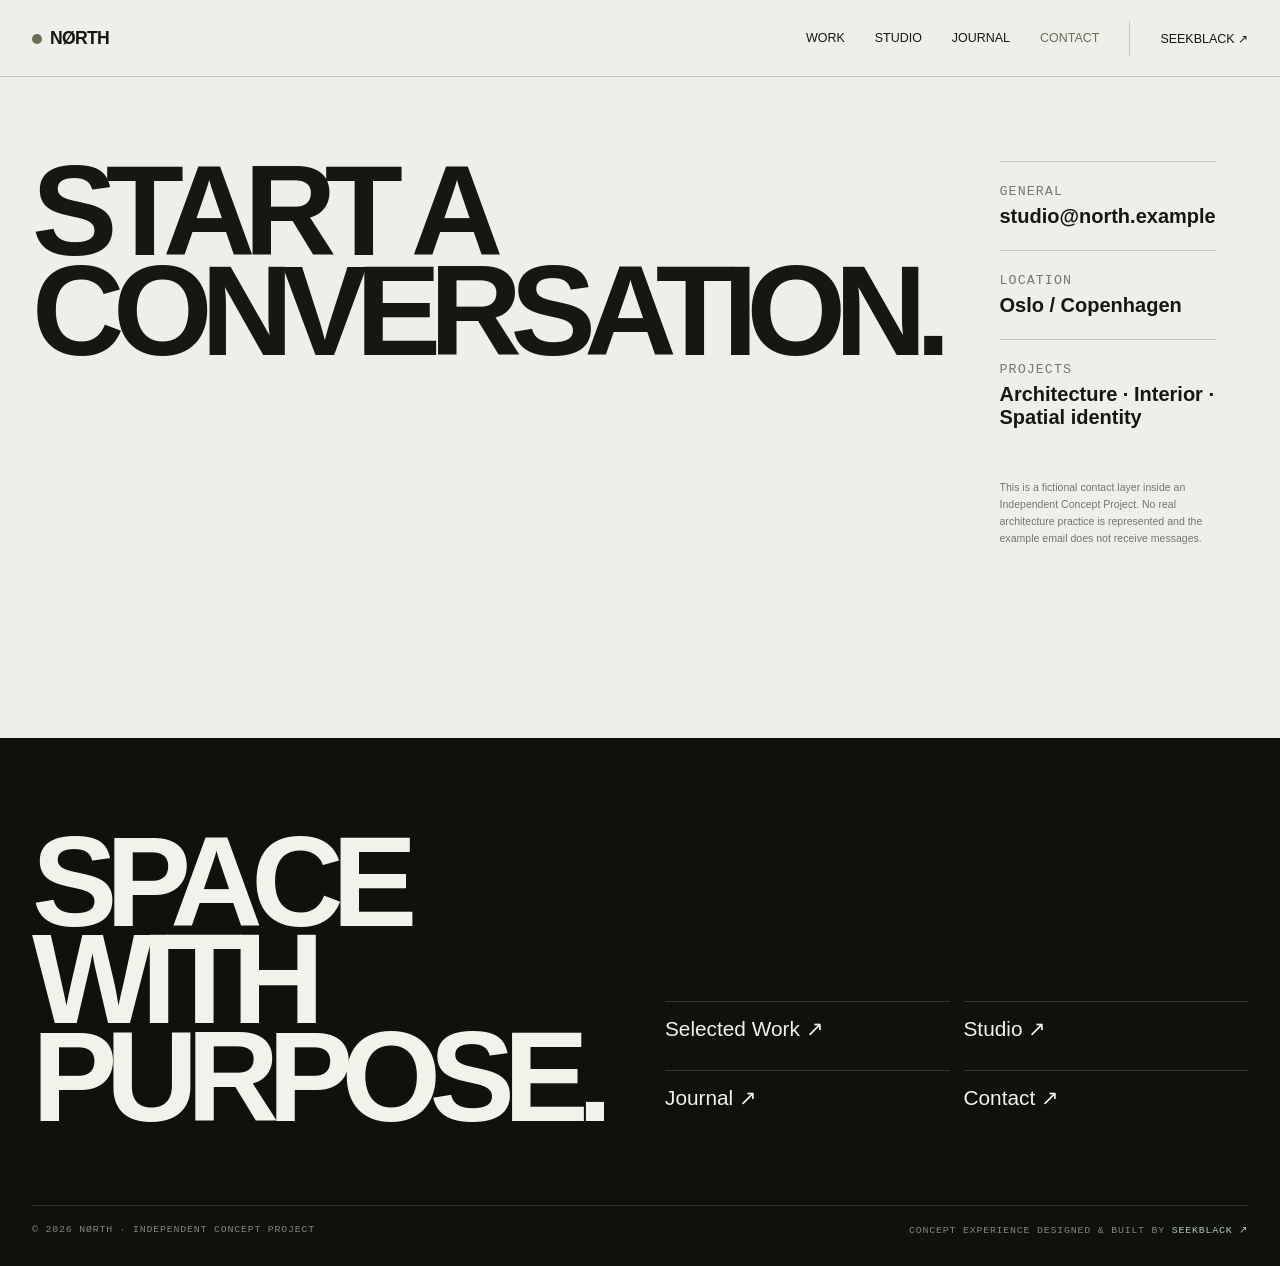
==== contact/index.html @ 7ed81e6b "feat: add NØRTH primary pages" ====
<!DOCTYPE html>

<html lang="en"><head><meta charset="utf-8"/><meta content="width=device-width,initial-scale=1,viewport-fit=cover" name="viewport"/><meta content="noindex,follow" name="robots"/><meta content="NØRTH — Independent architecture studio concept experience designed and built by SEEKBLACK." name="description"/><meta content="#efeee8" name="theme-color"/><link href="/assets/favicon.svg" rel="icon" type="image/svg+xml"/><title>Contact — NØRTH</title><link href="/assets/styles.css?v=20260830-r2contact1" rel="stylesheet"/></head><body><a class="skip-link" href="#main">Skip to content</a><nav class="nav"><div class="wrap nav-in"><a class="logo" href="/"><i></i>NØRTH</a><div class="links"><a class="" href="/work/">WORK</a><a class="" href="/studio/">STUDIO</a><a class="" href="/journal/">JOURNAL</a><a aria-current="page" class="active" href="/contact/">CONTACT</a><a class="seek" href="https://seekblack.cn/work/north/">SEEKBLACK ↗</a></div><button aria-controls="mobile-menu" aria-expanded="false" aria-label="Open menu" class="menu" type="button">MENU</button></div></nav><div aria-hidden="true" class="mobile" id="mobile-menu" inert=""><button aria-label="Close menu" type="button">CLOSE ×</button><a href="/work/">WORK</a><a href="/studio/">STUDIO</a><a href="/journal/">JOURNAL</a><a aria-current="page" class="active" href="/contact/">CONTACT</a><a href="https://seekblack.cn/work/north/">SEEKBLACK ↗</a></div><main class="section contact-main" id="main"><div class="wrap contact-layout reveal"><h1>START A<br/>CONVERSATION.</h1><div class="contact-list"><div><small class="mono">General</small><strong>studio@north.example</strong></div><div><small class="mono">Location</small><strong>Oslo / Copenhagen</strong></div><div><small class="mono">Projects</small><strong>Architecture · Interior · Spatial identity</strong></div><p class="concept-note">This is a fictional contact layer inside an Independent Concept Project. No real architecture practice is represented and the example email does not receive messages.</p></div></div></main><footer class="footer"><div class="wrap"><div class="footer-top"><h2>SPACE<br/>WITH<br/>PURPOSE.</h2><div class="footer-nav"><a href="/work/">Selected Work ↗</a><a href="/studio/">Studio ↗</a><a href="/journal/">Journal ↗</a><a href="/contact/">Contact ↗</a></div></div><div class="footer-bottom mono"><span>© <span data-year="">2026</span> NØRTH · Independent Concept Project</span><span>Concept experience designed &amp; built by <a href="https://seekblack.cn/work/north/">SEEKBLACK ↗</a></span></div></div></footer><script defer="" src="/assets/site.js?v=20260830-final1"></script></body></html>
---- assets/styles.css ----
:root{--ink:#151712;--paper:#efeee8;--stone:#d8d6cd;--olive:#667055;--olive-deep:#3f4938;--line:rgba(21,23,18,.18);--white:#f8f7f2;--max:1500px}*{box-sizing:border-box}html{scroll-behavior:smooth}body{margin:0;background:var(--paper);color:var(--ink);font-family:"Helvetica Neue",Helvetica,Arial,"PingFang SC","Microsoft YaHei",sans-serif;-webkit-font-smoothing:antialiased}a{color:inherit;text-decoration:none}img{display:block;width:100%}.wrap{width:min(calc(100% - 64px),var(--max));margin:auto}.mono{font-family:"SFMono-Regular",Consolas,"Liberation Mono",monospace;letter-spacing:.08em;text-transform:uppercase}.nav{position:fixed;inset:0 0 auto;z-index:100;background:rgba(239,238,232,.86);backdrop-filter:blur(15px);border-bottom:1px solid var(--line)}.nav-in{height:76px;display:flex;align-items:center;justify-content:space-between}.logo{font-size:1.1rem;font-weight:900;letter-spacing:-.04em}.logo i{display:inline-block;width:10px;height:10px;background:var(--olive);border-radius:50%;margin-right:8px}.links{display:flex;gap:30px;align-items:center;font-size:.78rem}.links a{padding:10px 0}.links a:hover,.links a.active{color:var(--olive)}.links .seek{border-left:1px solid var(--line);padding-left:30px}.menu{display:none;border:0;background:none;cursor:pointer;font:700 .74rem/1 inherit;letter-spacing:.08em}.mobile{display:none;pointer-events:none}.hero{min-height:100dvh;padding:140px 0 48px;display:flex;align-items:flex-end}.hero-grid{display:grid;grid-template-columns:1.05fr .95fr;gap:55px;align-items:end}.kicker{font-size:.68rem;color:#67685e;margin-bottom:20px}.hero h1{font-size:clamp(5rem,10.8vw,11.5rem);line-height:.76;letter-spacing:-.095em;margin:0;font-weight:900}.hero h1 span{color:transparent;-webkit-text-stroke:1.4px var(--ink)}.hero-copy{padding-bottom:10px}.hero-copy p{font-size:clamp(1.05rem,1.6vw,1.55rem);line-height:1.5;max-width:31ch;margin:0 0 26px}.hero-meta{display:flex;justify-content:space-between;border-top:1px solid var(--line);padding-top:18px;margin-top:42px;font-size:.63rem;color:#73756d}.hero-image{margin-top:34px;position:relative;overflow:hidden;aspect-ratio:16/7;background:var(--stone)}.hero-image img{height:100%;object-fit:cover;transition:transform .8s cubic-bezier(.2,.7,.2,1)}.hero-image:hover img{transform:scale(1.025)}.hero-caption{position:absolute;left:18px;bottom:18px;background:var(--paper);padding:10px 12px;font-size:.62rem}.section{padding:120px 0;border-top:1px solid var(--line)}.section-head{display:grid;grid-template-columns:.34fr 1.66fr;gap:30px;margin-bottom:64px}.section-label{font-size:.65rem;color:#72746b}.section h2{font-size:clamp(3.5rem,7.5vw,7.8rem);line-height:.88;letter-spacing:-.075em;margin:0}.section-desc{max-width:58ch;line-height:1.8;color:#5e6058;margin:24px 0 0}.projects{display:grid;gap:82px}.project{display:grid;grid-template-columns:1.35fr .65fr;gap:28px;align-items:end}.project:nth-child(even){grid-template-columns:.65fr 1.35fr}.project:nth-child(even) .project-media{order:2}.project-media{overflow:hidden;background:var(--stone);aspect-ratio:16/10}.project-media img{height:100%;object-fit:cover;transition:.65s ease}.project:hover img{transform:scale(1.018)}.project-info{padding:12px 0}.project-info .num{font-size:.62rem;color:#72746b}.project-info h3{font-size:clamp(2.2rem,4.5vw,5rem);letter-spacing:-.065em;line-height:.95;margin:18px 0 20px}.project-info p{color:#62645b;line-height:1.75;max-width:40ch}.project-data{display:flex;gap:18px;flex-wrap:wrap;margin-top:28px;font-size:.61rem}.arrow{display:inline-block;margin-top:24px;font-weight:800;border-bottom:1px solid var(--ink);padding-bottom:4px}.dark{background:#171914;color:var(--white)}.dark .section-label,.dark .section-desc{color:#8f9288}.dark .section-head,.dark.section{border-color:rgba(255,255,255,.15)}.manifesto{display:grid;grid-template-columns:1.1fr .9fr;gap:70px;align-items:end}.manifesto h2{font-size:clamp(4rem,8vw,9rem)}.manifesto p{font-size:clamp(1rem,1.5vw,1.4rem);line-height:1.7;color:#a9aca1}.numbers{display:grid;grid-template-columns:repeat(3,1fr);border-top:1px solid rgba(255,255,255,.18);margin-top:80px}.number{padding:28px 18px 8px 0}.number strong{font-size:clamp(3.8rem,7vw,7.5rem);letter-spacing:-.075em}.number span{display:block;color:#8d9185;font-size:.68rem;margin-top:12px}.journal-grid{display:grid;grid-template-columns:repeat(3,1fr);gap:16px}.journal-card{border-top:1px solid var(--line);padding-top:18px}.journal-card .thumb{aspect-ratio:4/3;overflow:hidden;background:var(--stone);margin-bottom:18px}.journal-card .thumb img{height:100%;object-fit:cover}.journal-card small{color:#7a7c73}.journal-card h3{font-size:1.45rem;letter-spacing:-.04em;line-height:1.12;margin:12px 0}.footer{background:#0f110d;color:#f2f1ea;padding:95px 0 30px}.footer-top{display:grid;grid-template-columns:1fr 1fr;gap:50px}.footer h2{font-size:clamp(4.7rem,10vw,11rem);line-height:.76;letter-spacing:-.09em;margin:0}.footer-nav{display:grid;grid-template-columns:1fr 1fr;gap:14px;align-content:end}.footer-nav a{font-size:1.3rem;border-top:1px solid #33372f;padding:15px 0}.footer-bottom{margin-top:80px;padding-top:18px;border-top:1px solid #30332c;display:flex;justify-content:space-between;gap:20px;color:#83877a;font-size:.62rem}.footer-bottom a{color:#b9c9aa}.page-hero{padding:155px 0 80px;border-bottom:1px solid var(--line)}.page-hero h1{font-size:clamp(5rem,11vw,12rem);line-height:.79;letter-spacing:-.09em;margin:26px 0}.page-hero p{max-width:62ch;color:#64665e;line-height:1.85}.work-grid{display:grid;grid-template-columns:1fr 1fr;gap:72px 20px}.work-item:nth-child(3n){grid-column:1/-1}.work-item .media{aspect-ratio:4/3;overflow:hidden;background:var(--stone)}.work-item:nth-child(3n) .media{aspect-ratio:16/7}.work-item .media img{height:100%;object-fit:cover}.work-item h2{font-size:2rem;letter-spacing:-.055em;margin:15px 0 6px}.work-item p{color:#77796f;font-size:.73rem}.detail-hero{padding:145px 0 46px}.detail-title{display:grid;grid-template-columns:1.25fr .75fr;gap:40px;align-items:end}.detail-title h1{font-size:clamp(4.6rem,10vw,10.5rem);line-height:.8;letter-spacing:-.09em;margin:0}.detail-title p{line-height:1.75;color:#62645c}.detail-image{aspect-ratio:16/8;overflow:hidden;margin-top:50px;background:var(--stone)}.detail-image img{height:100%;object-fit:cover}.facts{display:grid;grid-template-columns:repeat(4,1fr);border-top:1px solid var(--line);border-bottom:1px solid var(--line)}.fact{padding:22px 15px 22px 0}.fact small{display:block;color:#777970;margin-bottom:7px}.fact strong{font-size:1rem}.story{display:grid;grid-template-columns:.75fr 1.25fr;gap:70px}.story h2{font-size:clamp(3rem,6vw,6rem);letter-spacing:-.07em;line-height:.9;margin:0}.story-copy{font-size:1.05rem;line-height:1.9;color:#595b53}.gallery{display:grid;grid-template-columns:1.2fr .8fr;gap:16px}.gallery img{height:100%;object-fit:cover;background:var(--stone)}.gallery .tall{grid-row:span 2;min-height:760px}.gallery .small{min-height:372px}.next{display:flex;justify-content:space-between;align-items:end;gap:30px}.next h2{font-size:clamp(4rem,8vw,9rem);margin:0;letter-spacing:-.08em;line-height:.83}.studio-grid{display:grid;grid-template-columns:1fr 1fr;gap:18px}.studio-copy{padding:clamp(28px,5vw,70px);background:#d9d7cd;display:flex;flex-direction:column;justify-content:space-between}.studio-copy h2{font-size:clamp(3rem,6vw,6.5rem);line-height:.9;letter-spacing:-.07em;margin:0}.studio-copy p{line-height:1.8;color:#5a5c54}.studio-grid img{height:100%;min-height:660px;object-fit:cover}.contact-layout{display:grid;grid-template-columns:1.2fr .8fr;gap:60px}.contact-layout h1{font-size:clamp(5rem,10vw,11rem);line-height:.78;letter-spacing:-.09em;margin:0}.contact-list{align-self:end}.contact-list div{border-top:1px solid var(--line);padding:22px 0}.contact-list small{display:block;color:#777970;margin-bottom:6px}.contact-list strong{font-size:1.25rem}.concept-note{font-size:.66rem;color:#74776e;line-height:1.6;margin-top:28px}.reveal{opacity:0;transform:translateY(16px);transition:opacity .7s ease,transform .7s ease}.reveal.in{opacity:1;transform:none}
@media(max-width:1120px){.contact-layout{grid-template-columns:1fr;gap:50px}.contact-list{max-width:680px;align-self:start}}@media(max-width:900px){.wrap{width:min(calc(100% - 36px),var(--max))}.links{display:none}.menu{display:block}.mobile{position:fixed;inset:0;z-index:200;background:#151712;color:#f6f5ef;padding:22px 18px;display:flex;flex-direction:column;visibility:hidden;opacity:0;transition:.25s}.mobile.open{visibility:visible;opacity:1;pointer-events:auto}.mobile button{align-self:flex-end;background:none;border:0;cursor:pointer;color:#fff;font:700 .72rem/1 inherit;letter-spacing:.08em}.mobile a{font-size:12vw;font-weight:850;letter-spacing:-.07em;line-height:.98;border-bottom:1px solid #33372f;padding:13px 0}.hero-grid,.manifesto,.footer-top,.detail-title,.story,.contact-layout{grid-template-columns:1fr}.hero{padding-top:125px}.hero-copy{max-width:620px}.section-head{grid-template-columns:1fr;gap:14px}.project,.project:nth-child(even){grid-template-columns:1fr}.project:nth-child(even) .project-media{order:initial}.journal-grid{grid-template-columns:1fr 1fr}.work-grid{grid-template-columns:1fr}.work-item:nth-child(3n){grid-column:auto}.work-item:nth-child(3n) .media{aspect-ratio:4/3}.facts{grid-template-columns:1fr 1fr}.gallery{grid-template-columns:1fr}.gallery .tall,.gallery .small{min-height:auto;aspect-ratio:4/3}.studio-grid{grid-template-columns:1fr}.studio-grid img{min-height:auto}.footer-nav{margin-top:20px}}
@media(max-width:560px){.wrap{width:calc(100% - 28px)}.nav-in{height:66px}.hero{min-height:auto;padding-bottom:24px}.hero h1{font-size:18vw}.hero-meta{flex-direction:column;gap:8px}.hero-image{aspect-ratio:4/3}.section{padding:80px 0}.section h2{font-size:12.5vw}.project-info h3{font-size:12vw}.numbers{grid-template-columns:1fr}.number{border-bottom:1px solid rgba(255,255,255,.15)}.journal-grid{grid-template-columns:1fr}.footer h2{font-size:18vw}.footer-nav{grid-template-columns:1fr}.footer-bottom{flex-direction:column}.page-hero{padding-top:120px}.page-hero h1{font-size:18vw}.facts{grid-template-columns:1fr}.detail-title h1{font-size:16.5vw}.next{display:block}.next h2{font-size:16.5vw}.next .arrow{margin-top:25px}.contact-layout h1{font-size:11.5vw}}
@media(prefers-reduced-motion:reduce){html{scroll-behavior:auto}.reveal{opacity:1;transform:none;transition:none}}


/* Final audit: accessibility, small-screen stability, and branded utility states */
body{overflow-x:clip}.skip-link{position:fixed;left:16px;top:12px;z-index:300;width:1px;height:1px;overflow:hidden;clip-path:inset(50%);white-space:nowrap;background:var(--ink);color:var(--white);padding:0;border-radius:6px;font-weight:700}.skip-link:focus{width:auto;height:auto;overflow:visible;clip-path:none;padding:10px 14px}a:focus-visible,button:focus-visible{outline:3px solid var(--olive);outline-offset:4px}.mobile a.active,.mobile a[aria-current="page"]{color:#b9c9aa}.contact-main{padding-top:160px;min-height:82dvh}.not-found{min-height:82dvh;padding:170px 0 100px;display:flex;align-items:center}.not-found h1{font-size:clamp(5rem,13vw,13rem);line-height:.78;letter-spacing:-.09em;margin:20px 0 30px}.not-found p{max-width:48ch;line-height:1.8;color:#62645c}.not-found-links{display:flex;gap:24px;flex-wrap:wrap}.journal-card[id]{scroll-margin-top:100px}
@media(max-width:560px){.contact-main{padding-top:120px}.not-found{padding-top:130px}.not-found h1{font-size:18vw}.not-found-links{gap:14px}.contact-layout h1{font-size:11.5vw;line-height:.86}}
@media(prefers-reduced-motion:reduce){.hero-image img,.project-media img{transition:none!important}.skip-link{transition:none}}

/* Final audit: Journal detail pages */
.journal-card[href]{display:block;transition:transform .3s ease}.journal-card[href]:hover{transform:translateY(-3px)}.article-hero{padding:160px 0 72px;border-bottom:1px solid var(--line)}.article-meta{display:flex;justify-content:space-between;gap:24px;color:#707269;font-size:.64rem}.article-hero h1{font-size:clamp(4.2rem,9vw,9.6rem);line-height:.82;letter-spacing:-.085em;margin:34px 0 30px;max-width:12ch}.article-deck{max-width:58ch;font-size:clamp(1.1rem,1.6vw,1.45rem);line-height:1.65;color:#5c5e56}.article-visual{padding:34px 0 0}.article-visual img{aspect-ratio:16/8;object-fit:cover;background:var(--stone)}.article-grid{display:grid;grid-template-columns:.34fr 1.66fr;gap:30px}.article-copy{max-width:720px}.article-copy p{font-size:1.05rem;line-height:1.9;color:#55574f;margin:0 0 28px}.article-copy p:first-child{font-size:1.25rem;color:var(--ink)}.article-next{display:flex;justify-content:space-between;align-items:end;gap:30px}.article-next h2{font-size:clamp(3.4rem,7vw,7.4rem);line-height:.86;letter-spacing:-.075em;margin:14px 0 0;max-width:9ch}.article-next .arrow{white-space:nowrap}
@media(max-width:900px){.article-grid{grid-template-columns:1fr;gap:18px}}
@media(max-width:560px){.article-hero{padding:120px 0 58px}.article-meta{flex-direction:column;gap:9px}.article-hero h1{font-size:15.5vw;margin-top:26px}.article-deck{font-size:1.05rem}.article-visual img{aspect-ratio:4/3}.article-copy p{font-size:1rem;line-height:1.82}.article-copy p:first-child{font-size:1.1rem}.article-next{display:block}.article-next h2{font-size:15vw}.article-next .arrow{margin-top:24px}}
@media(prefers-reduced-motion:reduce){.journal-card[href]{transition:none}}
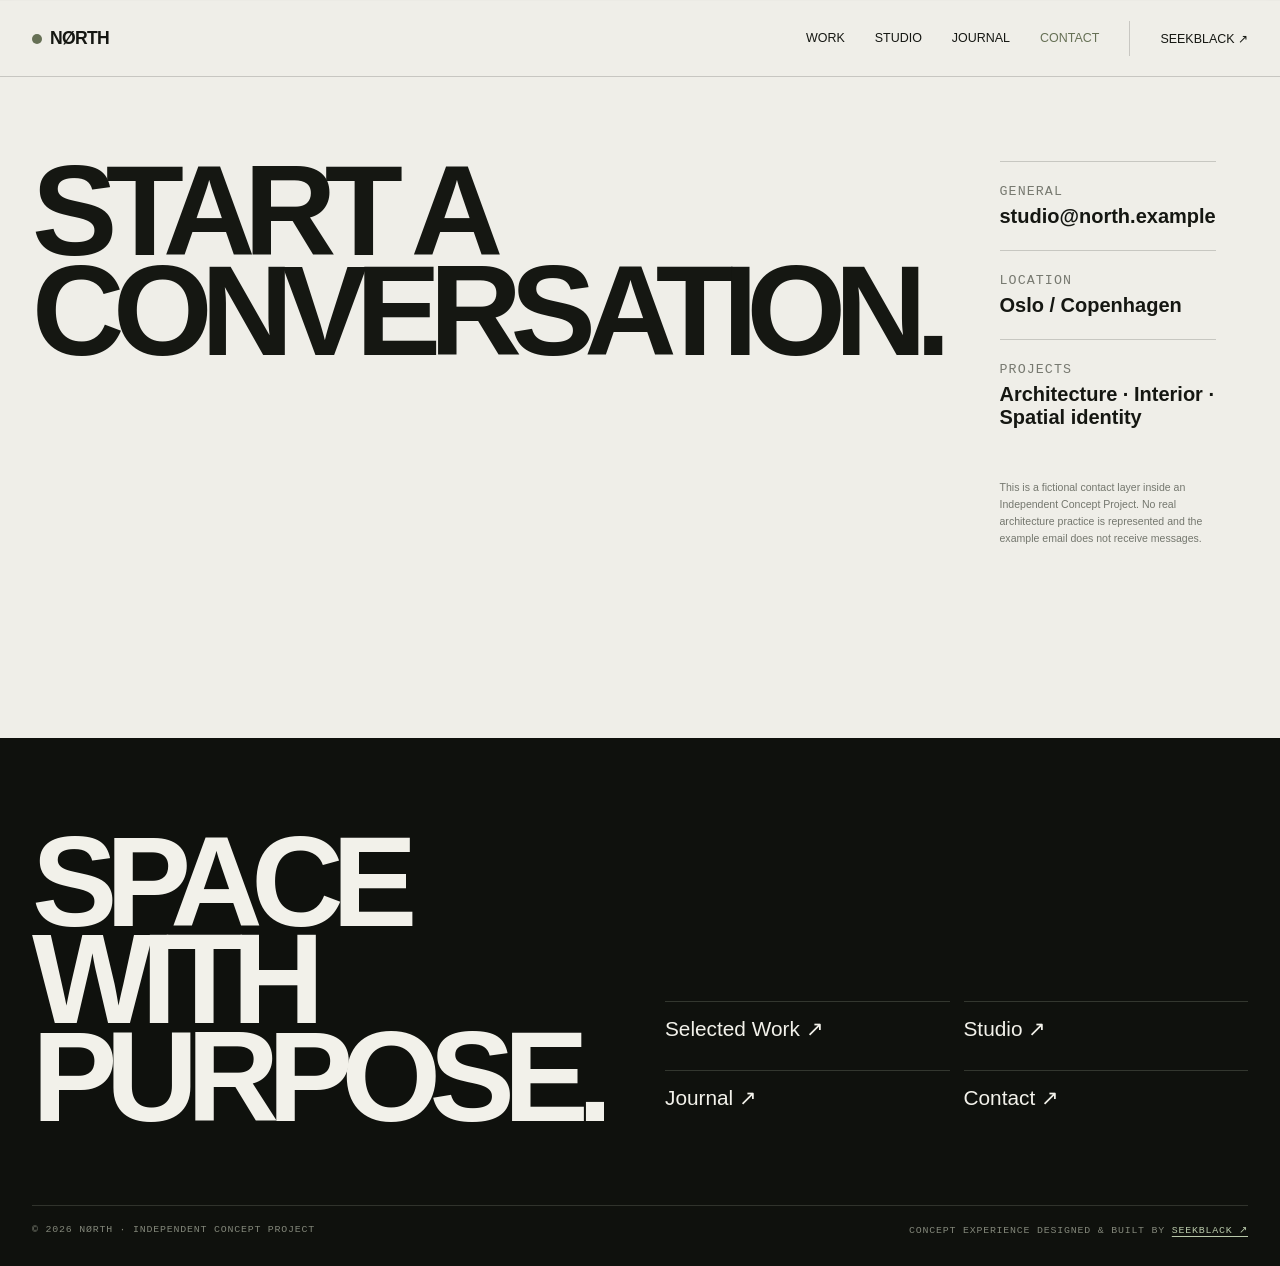
==== commit cc1eb0e1: "fix: improve NØRTH accessibility contrast" ====
--- a/contact/index.html
+++ b/contact/index.html
@@ -1,3 +1,3 @@
 <!DOCTYPE html>
 
-<html lang="en"><head><meta charset="utf-8"/><meta content="width=device-width,initial-scale=1,viewport-fit=cover" name="viewport"/><meta content="noindex,follow" name="robots"/><meta content="NØRTH — Independent architecture studio concept experience designed and built by SEEKBLACK." name="description"/><meta content="#efeee8" name="theme-color"/><link href="/assets/favicon.svg" rel="icon" type="image/svg+xml"/><title>Contact — NØRTH</title><link href="/assets/styles.css?v=20260830-r2contact1" rel="stylesheet"/></head><body><a class="skip-link" href="#main">Skip to content</a><nav class="nav"><div class="wrap nav-in"><a class="logo" href="/"><i></i>NØRTH</a><div class="links"><a class="" href="/work/">WORK</a><a class="" href="/studio/">STUDIO</a><a class="" href="/journal/">JOURNAL</a><a aria-current="page" class="active" href="/contact/">CONTACT</a><a class="seek" href="https://seekblack.cn/work/north/">SEEKBLACK ↗</a></div><button aria-controls="mobile-menu" aria-expanded="false" aria-label="Open menu" class="menu" type="button">MENU</button></div></nav><div aria-hidden="true" class="mobile" id="mobile-menu" inert=""><button aria-label="Close menu" type="button">CLOSE ×</button><a href="/work/">WORK</a><a href="/studio/">STUDIO</a><a href="/journal/">JOURNAL</a><a aria-current="page" class="active" href="/contact/">CONTACT</a><a href="https://seekblack.cn/work/north/">SEEKBLACK ↗</a></div><main class="section contact-main" id="main"><div class="wrap contact-layout reveal"><h1>START A<br/>CONVERSATION.</h1><div class="contact-list"><div><small class="mono">General</small><strong>studio@north.example</strong></div><div><small class="mono">Location</small><strong>Oslo / Copenhagen</strong></div><div><small class="mono">Projects</small><strong>Architecture · Interior · Spatial identity</strong></div><p class="concept-note">This is a fictional contact layer inside an Independent Concept Project. No real architecture practice is represented and the example email does not receive messages.</p></div></div></main><footer class="footer"><div class="wrap"><div class="footer-top"><h2>SPACE<br/>WITH<br/>PURPOSE.</h2><div class="footer-nav"><a href="/work/">Selected Work ↗</a><a href="/studio/">Studio ↗</a><a href="/journal/">Journal ↗</a><a href="/contact/">Contact ↗</a></div></div><div class="footer-bottom mono"><span>© <span data-year="">2026</span> NØRTH · Independent Concept Project</span><span>Concept experience designed &amp; built by <a href="https://seekblack.cn/work/north/">SEEKBLACK ↗</a></span></div></div></footer><script defer="" src="/assets/site.js?v=20260830-final1"></script></body></html>+<html lang="en"><head><meta charset="utf-8"/><meta content="width=device-width,initial-scale=1,viewport-fit=cover" name="viewport"/><meta content="noindex,follow" name="robots"/><meta content="NØRTH — Independent architecture studio concept experience designed and built by SEEKBLACK." name="description"/><meta content="#efeee8" name="theme-color"/><link href="/assets/favicon.svg" rel="icon" type="image/svg+xml"/><title>Contact — NØRTH</title><link href="/assets/styles.css?v=20260830-r2contact1" rel="stylesheet"/></head><body><a class="skip-link" href="#main">Skip to content</a><nav class="nav"><div class="wrap nav-in"><a class="logo" href="/"><i></i>NØRTH</a><div class="links"><a class="" href="/work/">WORK</a><a class="" href="/studio/">STUDIO</a><a class="" href="/journal/">JOURNAL</a><a aria-current="page" class="active" href="/contact/">CONTACT</a><a class="seek" href="https://seekblack.cn/work/north/">SEEKBLACK ↗</a></div><button aria-controls="mobile-menu" aria-expanded="false" aria-label="Open menu" class="menu" type="button">MENU</button></div></nav><div aria-hidden="true" class="mobile" id="mobile-menu" inert=""><button aria-label="Close menu" type="button">CLOSE ×</button><a href="/work/">WORK</a><a href="/studio/">STUDIO</a><a href="/journal/">JOURNAL</a><a aria-current="page" class="active" href="/contact/">CONTACT</a><a href="https://seekblack.cn/work/north/">SEEKBLACK ↗</a></div><main class="section contact-main" id="main"><div class="wrap contact-layout reveal"><h1>START A<br/>CONVERSATION.</h1><div class="contact-list"><div><small class="mono">General</small><strong>studio@north.example</strong></div><div><small class="mono">Location</small><strong>Oslo / Copenhagen</strong></div><div><small class="mono">Projects</small><strong>Architecture · Interior · Spatial identity</strong></div><p class="concept-note">This is a fictional contact layer inside an Independent Concept Project. No real architecture practice is represented and the example email does not receive messages.</p></div></div></main><footer class="footer"><div class="wrap"><div class="footer-top"><h2>SPACE<br/>WITH<br/>PURPOSE.</h2><div class="footer-nav"><a href="/work/">Selected Work ↗</a><a href="/studio/">Studio ↗</a><a href="/journal/">Journal ↗</a><a href="/contact/">Contact ↗</a></div></div><div class="footer-bottom mono"><span>© <span data-year="">2026</span> NØRTH · Independent Concept Project</span><span>Concept experience designed &amp; built by <a href="https://seekblack.cn/work/north/">SEEKBLACK ↗</a></span></div></div></footer><script defer="" src="/assets/site.js?v=20260830-a11y2"></script></body></html>
--- a/assets/styles.css
+++ b/assets/styles.css
@@ -1,4 +1,5 @@
-:root{--ink:#151712;--paper:#efeee8;--stone:#d8d6cd;--olive:#667055;--olive-deep:#3f4938;--line:rgba(21,23,18,.18);--white:#f8f7f2;--max:1500px}*{box-sizing:border-box}html{scroll-behavior:smooth}body{margin:0;background:var(--paper);color:var(--ink);font-family:"Helvetica Neue",Helvetica,Arial,"PingFang SC","Microsoft YaHei",sans-serif;-webkit-font-smoothing:antialiased}a{color:inherit;text-decoration:none}img{display:block;width:100%}.wrap{width:min(calc(100% - 64px),var(--max));margin:auto}.mono{font-family:"SFMono-Regular",Consolas,"Liberation Mono",monospace;letter-spacing:.08em;text-transform:uppercase}.nav{position:fixed;inset:0 0 auto;z-index:100;background:rgba(239,238,232,.86);backdrop-filter:blur(15px);border-bottom:1px solid var(--line)}.nav-in{height:76px;display:flex;align-items:center;justify-content:space-between}.logo{font-size:1.1rem;font-weight:900;letter-spacing:-.04em}.logo i{display:inline-block;width:10px;height:10px;background:var(--olive);border-radius:50%;margin-right:8px}.links{display:flex;gap:30px;align-items:center;font-size:.78rem}.links a{padding:10px 0}.links a:hover,.links a.active{color:var(--olive)}.links .seek{border-left:1px solid var(--line);padding-left:30px}.menu{display:none;border:0;background:none;cursor:pointer;font:700 .74rem/1 inherit;letter-spacing:.08em}.mobile{display:none;pointer-events:none}.hero{min-height:100dvh;padding:140px 0 48px;display:flex;align-items:flex-end}.hero-grid{display:grid;grid-template-columns:1.05fr .95fr;gap:55px;align-items:end}.kicker{font-size:.68rem;color:#67685e;margin-bottom:20px}.hero h1{font-size:clamp(5rem,10.8vw,11.5rem);line-height:.76;letter-spacing:-.095em;margin:0;font-weight:900}.hero h1 span{color:transparent;-webkit-text-stroke:1.4px var(--ink)}.hero-copy{padding-bottom:10px}.hero-copy p{font-size:clamp(1.05rem,1.6vw,1.55rem);line-height:1.5;max-width:31ch;margin:0 0 26px}.hero-meta{display:flex;justify-content:space-between;border-top:1px solid var(--line);padding-top:18px;margin-top:42px;font-size:.63rem;color:#73756d}.hero-image{margin-top:34px;position:relative;overflow:hidden;aspect-ratio:16/7;background:var(--stone)}.hero-image img{height:100%;object-fit:cover;transition:transform .8s cubic-bezier(.2,.7,.2,1)}.hero-image:hover img{transform:scale(1.025)}.hero-caption{position:absolute;left:18px;bottom:18px;background:var(--paper);padding:10px 12px;font-size:.62rem}.section{padding:120px 0;border-top:1px solid var(--line)}.section-head{display:grid;grid-template-columns:.34fr 1.66fr;gap:30px;margin-bottom:64px}.section-label{font-size:.65rem;color:#72746b}.section h2{font-size:clamp(3.5rem,7.5vw,7.8rem);line-height:.88;letter-spacing:-.075em;margin:0}.section-desc{max-width:58ch;line-height:1.8;color:#5e6058;margin:24px 0 0}.projects{display:grid;gap:82px}.project{display:grid;grid-template-columns:1.35fr .65fr;gap:28px;align-items:end}.project:nth-child(even){grid-template-columns:.65fr 1.35fr}.project:nth-child(even) .project-media{order:2}.project-media{overflow:hidden;background:var(--stone);aspect-ratio:16/10}.project-media img{height:100%;object-fit:cover;transition:.65s ease}.project:hover img{transform:scale(1.018)}.project-info{padding:12px 0}.project-info .num{font-size:.62rem;color:#72746b}.project-info h3{font-size:clamp(2.2rem,4.5vw,5rem);letter-spacing:-.065em;line-height:.95;margin:18px 0 20px}.project-info p{color:#62645b;line-height:1.75;max-width:40ch}.project-data{display:flex;gap:18px;flex-wrap:wrap;margin-top:28px;font-size:.61rem}.arrow{display:inline-block;margin-top:24px;font-weight:800;border-bottom:1px solid var(--ink);padding-bottom:4px}.dark{background:#171914;color:var(--white)}.dark .section-label,.dark .section-desc{color:#8f9288}.dark .section-head,.dark.section{border-color:rgba(255,255,255,.15)}.manifesto{display:grid;grid-template-columns:1.1fr .9fr;gap:70px;align-items:end}.manifesto h2{font-size:clamp(4rem,8vw,9rem)}.manifesto p{font-size:clamp(1rem,1.5vw,1.4rem);line-height:1.7;color:#a9aca1}.numbers{display:grid;grid-template-columns:repeat(3,1fr);border-top:1px solid rgba(255,255,255,.18);margin-top:80px}.number{padding:28px 18px 8px 0}.number strong{font-size:clamp(3.8rem,7vw,7.5rem);letter-spacing:-.075em}.number span{display:block;color:#8d9185;font-size:.68rem;margin-top:12px}.journal-grid{display:grid;grid-template-columns:repeat(3,1fr);gap:16px}.journal-card{border-top:1px solid var(--line);padding-top:18px}.journal-card .thumb{aspect-ratio:4/3;overflow:hidden;background:var(--stone);margin-bottom:18px}.journal-card .thumb img{height:100%;object-fit:cover}.journal-card small{color:#7a7c73}.journal-card h3{font-size:1.45rem;letter-spacing:-.04em;line-height:1.12;margin:12px 0}.footer{background:#0f110d;color:#f2f1ea;padding:95px 0 30px}.footer-top{display:grid;grid-template-columns:1fr 1fr;gap:50px}.footer h2{font-size:clamp(4.7rem,10vw,11rem);line-height:.76;letter-spacing:-.09em;margin:0}.footer-nav{display:grid;grid-template-columns:1fr 1fr;gap:14px;align-content:end}.footer-nav a{font-size:1.3rem;border-top:1px solid #33372f;padding:15px 0}.footer-bottom{margin-top:80px;padding-top:18px;border-top:1px solid #30332c;display:flex;justify-content:space-between;gap:20px;color:#83877a;font-size:.62rem}.footer-bottom a{color:#b9c9aa}.page-hero{padding:155px 0 80px;border-bottom:1px solid var(--line)}.page-hero h1{font-size:clamp(5rem,11vw,12rem);line-height:.79;letter-spacing:-.09em;margin:26px 0}.page-hero p{max-width:62ch;color:#64665e;line-height:1.85}.work-grid{display:grid;grid-template-columns:1fr 1fr;gap:72px 20px}.work-item:nth-child(3n){grid-column:1/-1}.work-item .media{aspect-ratio:4/3;overflow:hidden;background:var(--stone)}.work-item:nth-child(3n) .media{aspect-ratio:16/7}.work-item .media img{height:100%;object-fit:cover}.work-item h2{font-size:2rem;letter-spacing:-.055em;margin:15px 0 6px}.work-item p{color:#77796f;font-size:.73rem}.detail-hero{padding:145px 0 46px}.detail-title{display:grid;grid-template-columns:1.25fr .75fr;gap:40px;align-items:end}.detail-title h1{font-size:clamp(4.6rem,10vw,10.5rem);line-height:.8;letter-spacing:-.09em;margin:0}.detail-title p{line-height:1.75;color:#62645c}.detail-image{aspect-ratio:16/8;overflow:hidden;margin-top:50px;background:var(--stone)}.detail-image img{height:100%;object-fit:cover}.facts{display:grid;grid-template-columns:repeat(4,1fr);border-top:1px solid var(--line);border-bottom:1px solid var(--line)}.fact{padding:22px 15px 22px 0}.fact small{display:block;color:#777970;margin-bottom:7px}.fact strong{font-size:1rem}.story{display:grid;grid-template-columns:.75fr 1.25fr;gap:70px}.story h2{font-size:clamp(3rem,6vw,6rem);letter-spacing:-.07em;line-height:.9;margin:0}.story-copy{font-size:1.05rem;line-height:1.9;color:#595b53}.gallery{display:grid;grid-template-columns:1.2fr .8fr;gap:16px}.gallery img{height:100%;object-fit:cover;background:var(--stone)}.gallery .tall{grid-row:span 2;min-height:760px}.gallery .small{min-height:372px}.next{display:flex;justify-content:space-between;align-items:end;gap:30px}.next h2{font-size:clamp(4rem,8vw,9rem);margin:0;letter-spacing:-.08em;line-height:.83}.studio-grid{display:grid;grid-template-columns:1fr 1fr;gap:18px}.studio-copy{padding:clamp(28px,5vw,70px);background:#d9d7cd;display:flex;flex-direction:column;justify-content:space-between}.studio-copy h2{font-size:clamp(3rem,6vw,6.5rem);line-height:.9;letter-spacing:-.07em;margin:0}.studio-copy p{line-height:1.8;color:#5a5c54}.studio-grid img{height:100%;min-height:660px;object-fit:cover}.contact-layout{display:grid;grid-template-columns:1.2fr .8fr;gap:60px}.contact-layout h1{font-size:clamp(5rem,10vw,11rem);line-height:.78;letter-spacing:-.09em;margin:0}.contact-list{align-self:end}.contact-list div{border-top:1px solid var(--line);padding:22px 0}.contact-list small{display:block;color:#777970;margin-bottom:6px}.contact-list strong{font-size:1.25rem}.concept-note{font-size:.66rem;color:#74776e;line-height:1.6;margin-top:28px}.reveal{opacity:0;transform:translateY(16px);transition:opacity .7s ease,transform .7s ease}.reveal.in{opacity:1;transform:none}
+
+:root{--ink:#151712;--paper:#efeee8;--stone:#d8d6cd;--olive:#667055;--olive-deep:#3f4938;--line:rgba(21,23,18,.18);--white:#f8f7f2;--max:1500px}*{box-sizing:border-box}html{scroll-behavior:smooth}body{margin:0;background:var(--paper);color:var(--ink);font-family:"Helvetica Neue",Helvetica,Arial,"PingFang SC","Microsoft YaHei",sans-serif;-webkit-font-smoothing:antialiased}a{color:inherit;text-decoration:none}img{display:block;width:100%}.wrap{width:min(calc(100% - 64px),var(--max));margin:auto}.mono{font-family:"SFMono-Regular",Consolas,"Liberation Mono",monospace;letter-spacing:.08em;text-transform:uppercase}.nav{position:fixed;inset:0 0 auto;z-index:100;background:rgba(239,238,232,.86);backdrop-filter:blur(15px);border-bottom:1px solid var(--line)}.nav-in{height:76px;display:flex;align-items:center;justify-content:space-between}.logo{font-size:1.1rem;font-weight:900;letter-spacing:-.04em}.logo i{display:inline-block;width:10px;height:10px;background:var(--olive);border-radius:50%;margin-right:8px}.links{display:flex;gap:30px;align-items:center;font-size:.78rem}.links a{padding:10px 0}.links a:hover,.links a.active{color:var(--olive)}.links .seek{border-left:1px solid var(--line);padding-left:30px}.menu{display:none;border:0;background:none;cursor:pointer;font:700 .74rem/1 inherit;letter-spacing:.08em}.mobile{display:none;pointer-events:none}.hero{min-height:100dvh;padding:140px 0 48px;display:flex;align-items:flex-end}.hero-grid{display:grid;grid-template-columns:1.05fr .95fr;gap:55px;align-items:end}.kicker{font-size:.68rem;color:#67685e;margin-bottom:20px}.hero h1{font-size:clamp(5rem,10.8vw,11.5rem);line-height:.76;letter-spacing:-.095em;margin:0;font-weight:900}.hero h1 span{color:transparent;-webkit-text-stroke:1.4px var(--ink)}.hero-copy{padding-bottom:10px}.hero-copy p{font-size:clamp(1.05rem,1.6vw,1.55rem);line-height:1.5;max-width:31ch;margin:0 0 26px}.hero-meta{display:flex;justify-content:space-between;border-top:1px solid var(--line);padding-top:18px;margin-top:42px;font-size:.63rem;color:#67685e}.hero-image{margin-top:34px;position:relative;overflow:hidden;aspect-ratio:16/7;background:var(--stone)}.hero-image img{height:100%;object-fit:cover;transition:transform .8s cubic-bezier(.2,.7,.2,1)}.hero-image:hover img{transform:scale(1.025)}.hero-caption{position:absolute;left:18px;bottom:18px;background:var(--paper);padding:10px 12px;font-size:.62rem}.section{padding:120px 0;border-top:1px solid var(--line)}.section-head{display:grid;grid-template-columns:.34fr 1.66fr;gap:30px;margin-bottom:64px}.section-label{font-size:.65rem;color:#67685e}.section h2{font-size:clamp(3.5rem,7.5vw,7.8rem);line-height:.88;letter-spacing:-.075em;margin:0}.section-desc{max-width:58ch;line-height:1.8;color:#5e6058;margin:24px 0 0}.projects{display:grid;gap:82px}.project{display:grid;grid-template-columns:1.35fr .65fr;gap:28px;align-items:end}.project:nth-child(even){grid-template-columns:.65fr 1.35fr}.project:nth-child(even) .project-media{order:2}.project-media{overflow:hidden;background:var(--stone);aspect-ratio:16/10}.project-media img{height:100%;object-fit:cover;transition:.65s ease}.project:hover img{transform:scale(1.018)}.project-info{padding:12px 0}.project-info .num{font-size:.62rem;color:#67685e}.project-info h3{font-size:clamp(2.2rem,4.5vw,5rem);letter-spacing:-.065em;line-height:.95;margin:18px 0 20px}.project-info p{color:#62645b;line-height:1.75;max-width:40ch}.project-data{display:flex;gap:18px;flex-wrap:wrap;margin-top:28px;font-size:.61rem}.arrow{display:inline-block;margin-top:24px;font-weight:800;border-bottom:1px solid var(--ink);padding-bottom:4px}.dark{background:#171914;color:var(--white)}.dark .section-label,.dark .section-desc{color:#8f9288}.dark .section-head,.dark.section{border-color:rgba(255,255,255,.15)}.manifesto{display:grid;grid-template-columns:1.1fr .9fr;gap:70px;align-items:end}.manifesto h2{font-size:clamp(4rem,8vw,9rem)}.manifesto p{font-size:clamp(1rem,1.5vw,1.4rem);line-height:1.7;color:#a9aca1}.numbers{display:grid;grid-template-columns:repeat(3,1fr);border-top:1px solid rgba(255,255,255,.18);margin-top:80px}.number{padding:28px 18px 8px 0}.number strong{font-size:clamp(3.8rem,7vw,7.5rem);letter-spacing:-.075em}.number span{display:block;color:#8d9185;font-size:.68rem;margin-top:12px}.journal-grid{display:grid;grid-template-columns:repeat(3,1fr);gap:16px}.journal-card{border-top:1px solid var(--line);padding-top:18px}.journal-card .thumb{aspect-ratio:4/3;overflow:hidden;background:var(--stone);margin-bottom:18px}.journal-card .thumb img{height:100%;object-fit:cover}.journal-card small{color:#67685e}.journal-card h3{font-size:1.45rem;letter-spacing:-.04em;line-height:1.12;margin:12px 0}.footer{background:#0f110d;color:#f2f1ea;padding:95px 0 30px}.footer-top{display:grid;grid-template-columns:1fr 1fr;gap:50px}.footer h2{font-size:clamp(4.7rem,10vw,11rem);line-height:.76;letter-spacing:-.09em;margin:0}.footer-nav{display:grid;grid-template-columns:1fr 1fr;gap:14px;align-content:end}.footer-nav a{font-size:1.3rem;border-top:1px solid #33372f;padding:15px 0}.footer-bottom{margin-top:80px;padding-top:18px;border-top:1px solid #30332c;display:flex;justify-content:space-between;gap:20px;color:#83877a;font-size:.62rem}.footer-bottom a{color:#b9c9aa}.page-hero{padding:155px 0 80px;border-bottom:1px solid var(--line)}.page-hero h1{font-size:clamp(5rem,11vw,12rem);line-height:.79;letter-spacing:-.09em;margin:26px 0}.page-hero p{max-width:62ch;color:#64665e;line-height:1.85}.work-grid{display:grid;grid-template-columns:1fr 1fr;gap:72px 20px}.work-item:nth-child(3n){grid-column:1/-1}.work-item .media{aspect-ratio:4/3;overflow:hidden;background:var(--stone)}.work-item:nth-child(3n) .media{aspect-ratio:16/7}.work-item .media img{height:100%;object-fit:cover}.work-item h2{font-size:2rem;letter-spacing:-.055em;margin:15px 0 6px}.work-item p{color:#77796f;font-size:.73rem}.detail-hero{padding:145px 0 46px}.detail-title{display:grid;grid-template-columns:1.25fr .75fr;gap:40px;align-items:end}.detail-title h1{font-size:clamp(4.6rem,10vw,10.5rem);line-height:.8;letter-spacing:-.09em;margin:0}.detail-title p{line-height:1.75;color:#62645c}.detail-image{aspect-ratio:16/8;overflow:hidden;margin-top:50px;background:var(--stone)}.detail-image img{height:100%;object-fit:cover}.facts{display:grid;grid-template-columns:repeat(4,1fr);border-top:1px solid var(--line);border-bottom:1px solid var(--line)}.fact{padding:22px 15px 22px 0}.fact small{display:block;color:#777970;margin-bottom:7px}.fact strong{font-size:1rem}.story{display:grid;grid-template-columns:.75fr 1.25fr;gap:70px}.story h2{font-size:clamp(3rem,6vw,6rem);letter-spacing:-.07em;line-height:.9;margin:0}.story-copy{font-size:1.05rem;line-height:1.9;color:#595b53}.gallery{display:grid;grid-template-columns:1.2fr .8fr;gap:16px}.gallery img{height:100%;object-fit:cover;background:var(--stone)}.gallery .tall{grid-row:span 2;min-height:760px}.gallery .small{min-height:372px}.next{display:flex;justify-content:space-between;align-items:end;gap:30px}.next h2{font-size:clamp(4rem,8vw,9rem);margin:0;letter-spacing:-.08em;line-height:.83}.studio-grid{display:grid;grid-template-columns:1fr 1fr;gap:18px}.studio-copy{padding:clamp(28px,5vw,70px);background:#d9d7cd;display:flex;flex-direction:column;justify-content:space-between}.studio-copy h2{font-size:clamp(3rem,6vw,6.5rem);line-height:.9;letter-spacing:-.07em;margin:0}.studio-copy p{line-height:1.8;color:#5a5c54}.studio-grid img{height:100%;min-height:660px;object-fit:cover}.contact-layout{display:grid;grid-template-columns:1.2fr .8fr;gap:60px}.contact-layout h1{font-size:clamp(5rem,10vw,11rem);line-height:.78;letter-spacing:-.09em;margin:0}.contact-list{align-self:end}.contact-list div{border-top:1px solid var(--line);padding:22px 0}.contact-list small{display:block;color:#777970;margin-bottom:6px}.contact-list strong{font-size:1.25rem}.concept-note{font-size:.66rem;color:#74776e;line-height:1.6;margin-top:28px}.reveal{opacity:0;transform:translateY(16px);transition:opacity .7s ease,transform .7s ease}.reveal.in{opacity:1;transform:none}
 @media(max-width:1120px){.contact-layout{grid-template-columns:1fr;gap:50px}.contact-list{max-width:680px;align-self:start}}@media(max-width:900px){.wrap{width:min(calc(100% - 36px),var(--max))}.links{display:none}.menu{display:block}.mobile{position:fixed;inset:0;z-index:200;background:#151712;color:#f6f5ef;padding:22px 18px;display:flex;flex-direction:column;visibility:hidden;opacity:0;transition:.25s}.mobile.open{visibility:visible;opacity:1;pointer-events:auto}.mobile button{align-self:flex-end;background:none;border:0;cursor:pointer;color:#fff;font:700 .72rem/1 inherit;letter-spacing:.08em}.mobile a{font-size:12vw;font-weight:850;letter-spacing:-.07em;line-height:.98;border-bottom:1px solid #33372f;padding:13px 0}.hero-grid,.manifesto,.footer-top,.detail-title,.story,.contact-layout{grid-template-columns:1fr}.hero{padding-top:125px}.hero-copy{max-width:620px}.section-head{grid-template-columns:1fr;gap:14px}.project,.project:nth-child(even){grid-template-columns:1fr}.project:nth-child(even) .project-media{order:initial}.journal-grid{grid-template-columns:1fr 1fr}.work-grid{grid-template-columns:1fr}.work-item:nth-child(3n){grid-column:auto}.work-item:nth-child(3n) .media{aspect-ratio:4/3}.facts{grid-template-columns:1fr 1fr}.gallery{grid-template-columns:1fr}.gallery .tall,.gallery .small{min-height:auto;aspect-ratio:4/3}.studio-grid{grid-template-columns:1fr}.studio-grid img{min-height:auto}.footer-nav{margin-top:20px}}
 @media(max-width:560px){.wrap{width:calc(100% - 28px)}.nav-in{height:66px}.hero{min-height:auto;padding-bottom:24px}.hero h1{font-size:18vw}.hero-meta{flex-direction:column;gap:8px}.hero-image{aspect-ratio:4/3}.section{padding:80px 0}.section h2{font-size:12.5vw}.project-info h3{font-size:12vw}.numbers{grid-template-columns:1fr}.number{border-bottom:1px solid rgba(255,255,255,.15)}.journal-grid{grid-template-columns:1fr}.footer h2{font-size:18vw}.footer-nav{grid-template-columns:1fr}.footer-bottom{flex-direction:column}.page-hero{padding-top:120px}.page-hero h1{font-size:18vw}.facts{grid-template-columns:1fr}.detail-title h1{font-size:16.5vw}.next{display:block}.next h2{font-size:16.5vw}.next .arrow{margin-top:25px}.contact-layout h1{font-size:11.5vw}}
 @media(prefers-reduced-motion:reduce){html{scroll-behavior:auto}.reveal{opacity:1;transform:none;transition:none}}
@@ -14,3 +15,6 @@
 @media(max-width:900px){.article-grid{grid-template-columns:1fr;gap:18px}}
 @media(max-width:560px){.article-hero{padding:120px 0 58px}.article-meta{flex-direction:column;gap:9px}.article-hero h1{font-size:15.5vw;margin-top:26px}.article-deck{font-size:1.05rem}.article-visual img{aspect-ratio:4/3}.article-copy p{font-size:1rem;line-height:1.82}.article-copy p:first-child{font-size:1.1rem}.article-next{display:block}.article-next h2{font-size:15vw}.article-next .arrow{margin-top:24px}}
 @media(prefers-reduced-motion:reduce){.journal-card[href]{transition:none}}
+
+/* Phase 5 accessibility hardening · 20260830 */
+.footer-bottom a{text-decoration:underline;text-underline-offset:3px;text-decoration-thickness:1px}
